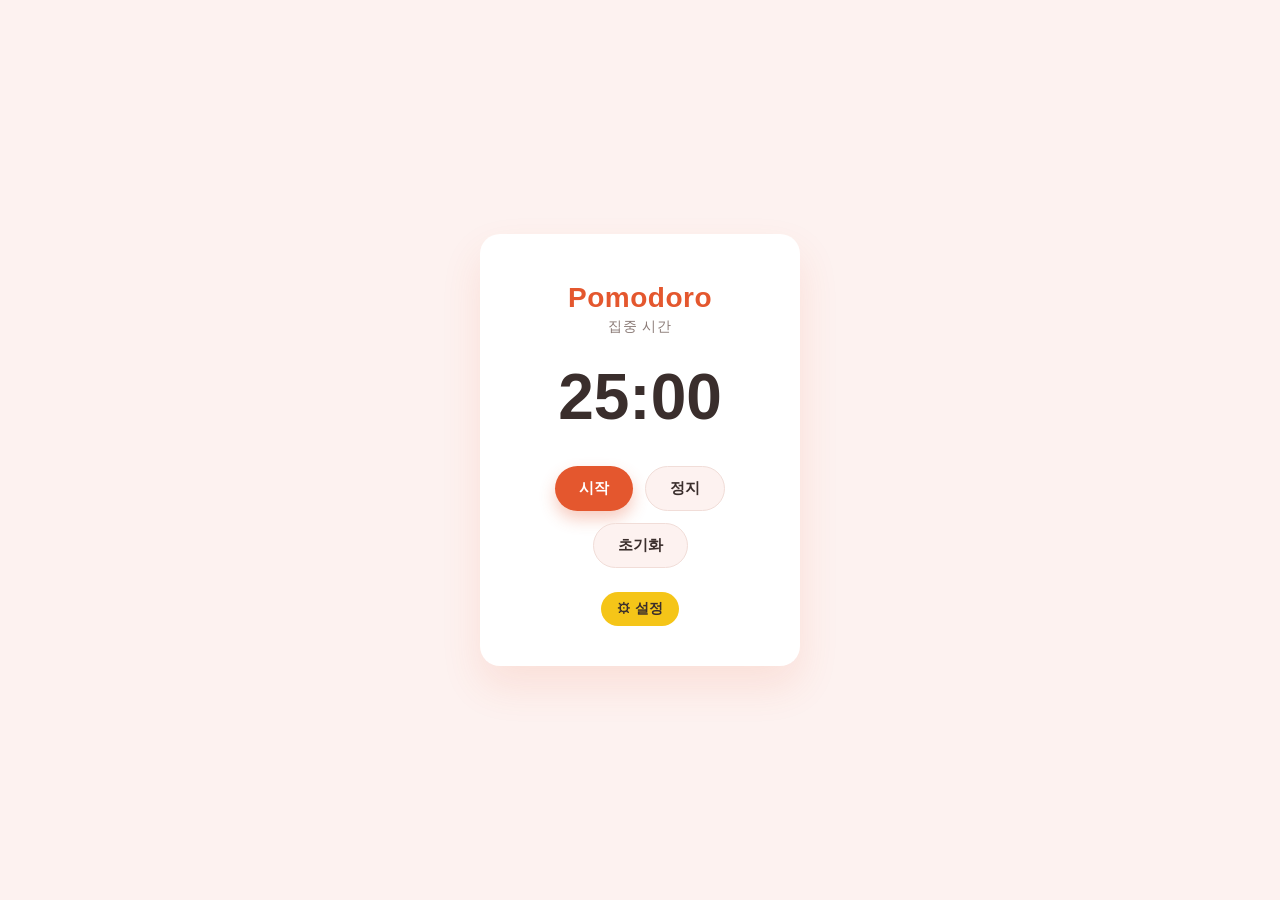
==== index.html @ 2c03bcb1 "INIT" ====
<!DOCTYPE html>
<html lang="ko">
<head>
  <meta charset="UTF-8" />
  <meta name="viewport" content="width=device-width, initial-scale=1.0" />
  <title>Pomodoro</title>
  <link rel="stylesheet" href="index.css" />
</head>
<body>
  <main class="timer-card">
    <h1>Pomodoro</h1>

    <p class="mode-label">집중 시간</p>

    <div id="time-display" class="time-display">25:00</div>

    <div class="controls">
      <button type="button" class="btn btn-primary" onclick="startTimer()">시작</button>
      <button type="button" class="btn btn-secondary">정지</button>
      <button type="button" class="btn btn-secondary" onclick="resetTimer()">초기화</button>
    </div>

    <button type="button" class="settings-btn" onclick="location.href='setting.html'">⚙ 설정</button>
  </main>

  <script src="index.js"></script>
</body>
</html>
---- index.css ----
:root {
  --color-bg: #fdf2f0;
  --color-primary: #e4572e;
  --color-primary-dark: #c94317;
  --color-text: #3a2e2c;
  --color-muted: #8a7a76;
  --color-card-bg: #ffffff;
  --color-border: #f1ddd8;
  --radius: 20px;
}

* {
  box-sizing: border-box;
}

body {
  margin: 0;
  min-height: 100vh;
  display: flex;
  align-items: center;
  justify-content: center;
  background-color: var(--color-bg);
  font-family: "Segoe UI", "Pretendard", -apple-system, sans-serif;
  color: var(--color-text);
}

.timer-card {
  width: 320px;
  padding: 48px 32px 40px;
  background-color: var(--color-card-bg);
  border-radius: var(--radius);
  box-shadow: 0 20px 40px rgba(228, 87, 46, 0.12);
  text-align: center;
}

.settings-btn {
  display: block;
  margin: 24px auto 0;
  border: none;
  border-radius: 999px;
  padding: 8px 16px;
  background-color: #f5c518;
  color: var(--color-text);
  font-size: 14px;
  font-weight: 700;
  cursor: pointer;
  transition: background-color 0.2s ease;
}

.settings-btn:hover {
  background-color: #e0b310;
}

h1 {
  margin: 0 0 4px;
  font-size: 28px;
  font-weight: 700;
  letter-spacing: 0.5px;
  color: var(--color-primary);
}

.mode-label {
  margin: 0 0 24px;
  font-size: 14px;
  color: var(--color-muted);
  text-transform: uppercase;
  letter-spacing: 1px;
}

.time-display {
  font-size: 64px;
  font-weight: 700;
  font-variant-numeric: tabular-nums;
  margin-bottom: 32px;
  color: var(--color-text);
}

.controls {
  display: flex;
  gap: 12px;
  justify-content: center;
  flex-wrap: wrap;
}

.btn {
  border: none;
  border-radius: 999px;
  padding: 12px 24px;
  font-size: 15px;
  font-weight: 600;
  cursor: pointer;
  transition: transform 0.15s ease, box-shadow 0.15s ease, background-color 0.15s ease;
}

.btn:hover {
  transform: translateY(-2px);
}

.btn:active {
  transform: translateY(0);
}

.btn-primary {
  background-color: var(--color-primary);
  color: #ffffff;
  box-shadow: 0 8px 16px rgba(228, 87, 46, 0.3);
}

.btn-primary:hover {
  background-color: var(--color-primary-dark);
}

.btn-secondary {
  background-color: var(--color-bg);
  color: var(--color-text);
  border: 1px solid var(--color-border);
}

.btn-secondary:hover {
  background-color: var(--color-border);
}
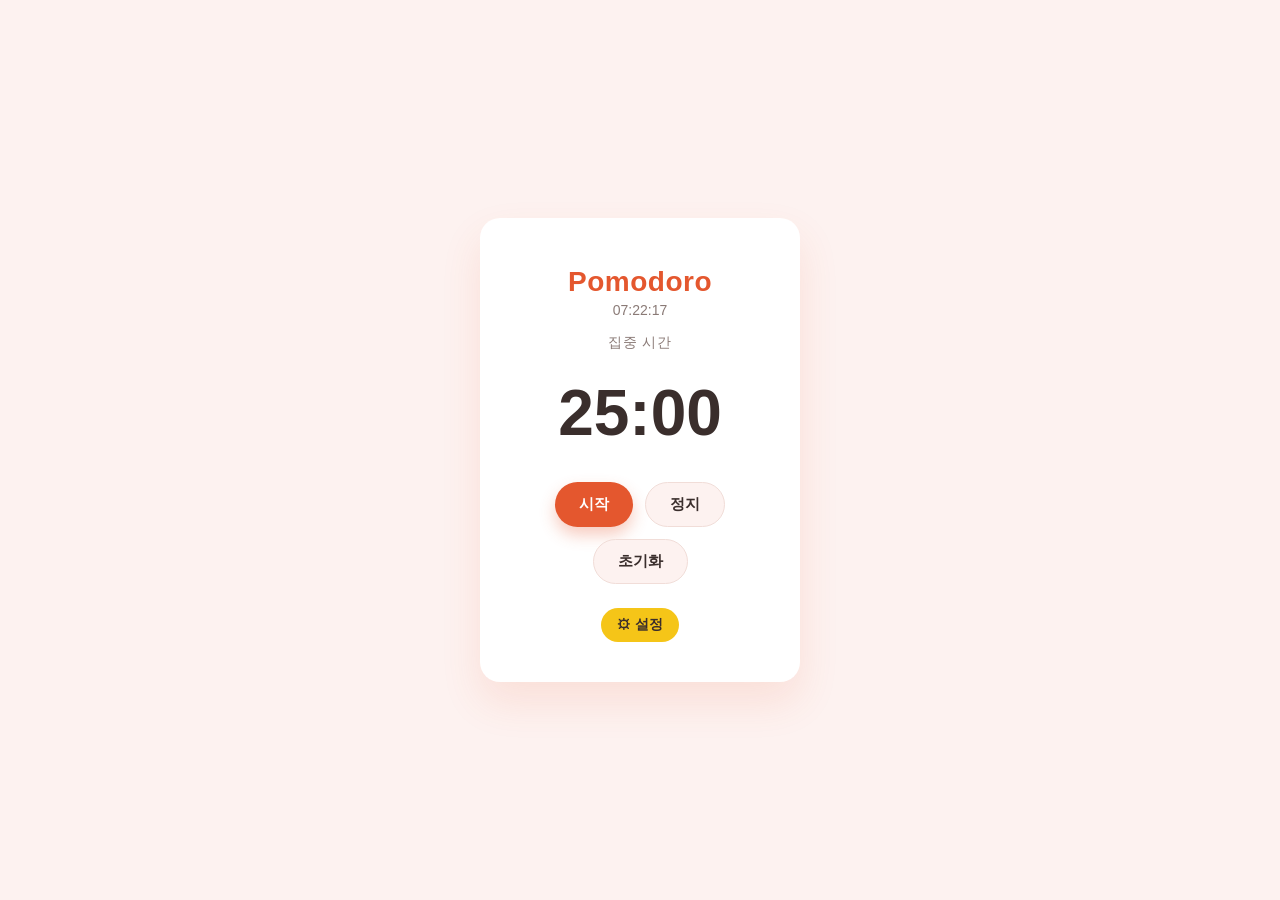
==== commit 0ca5bf08: "클로드 권한 설장+현재 시간 기능 추가" ====
--- a/index.html
+++ b/index.html
@@ -9,6 +9,8 @@
 <body>
   <main class="timer-card">
     <h1>Pomodoro</h1>
+
+    <div id="current-time" class="current-time"></div>
 
     <p class="mode-label">집중 시간</p>
 
--- a/index.css
+++ b/index.css
@@ -57,6 +57,13 @@
   font-weight: 700;
   letter-spacing: 0.5px;
   color: var(--color-primary);
+}
+
+.current-time {
+  margin: 0 0 16px;
+  font-size: 14px;
+  font-variant-numeric: tabular-nums;
+  color: var(--color-muted);
 }
 
 .mode-label {
